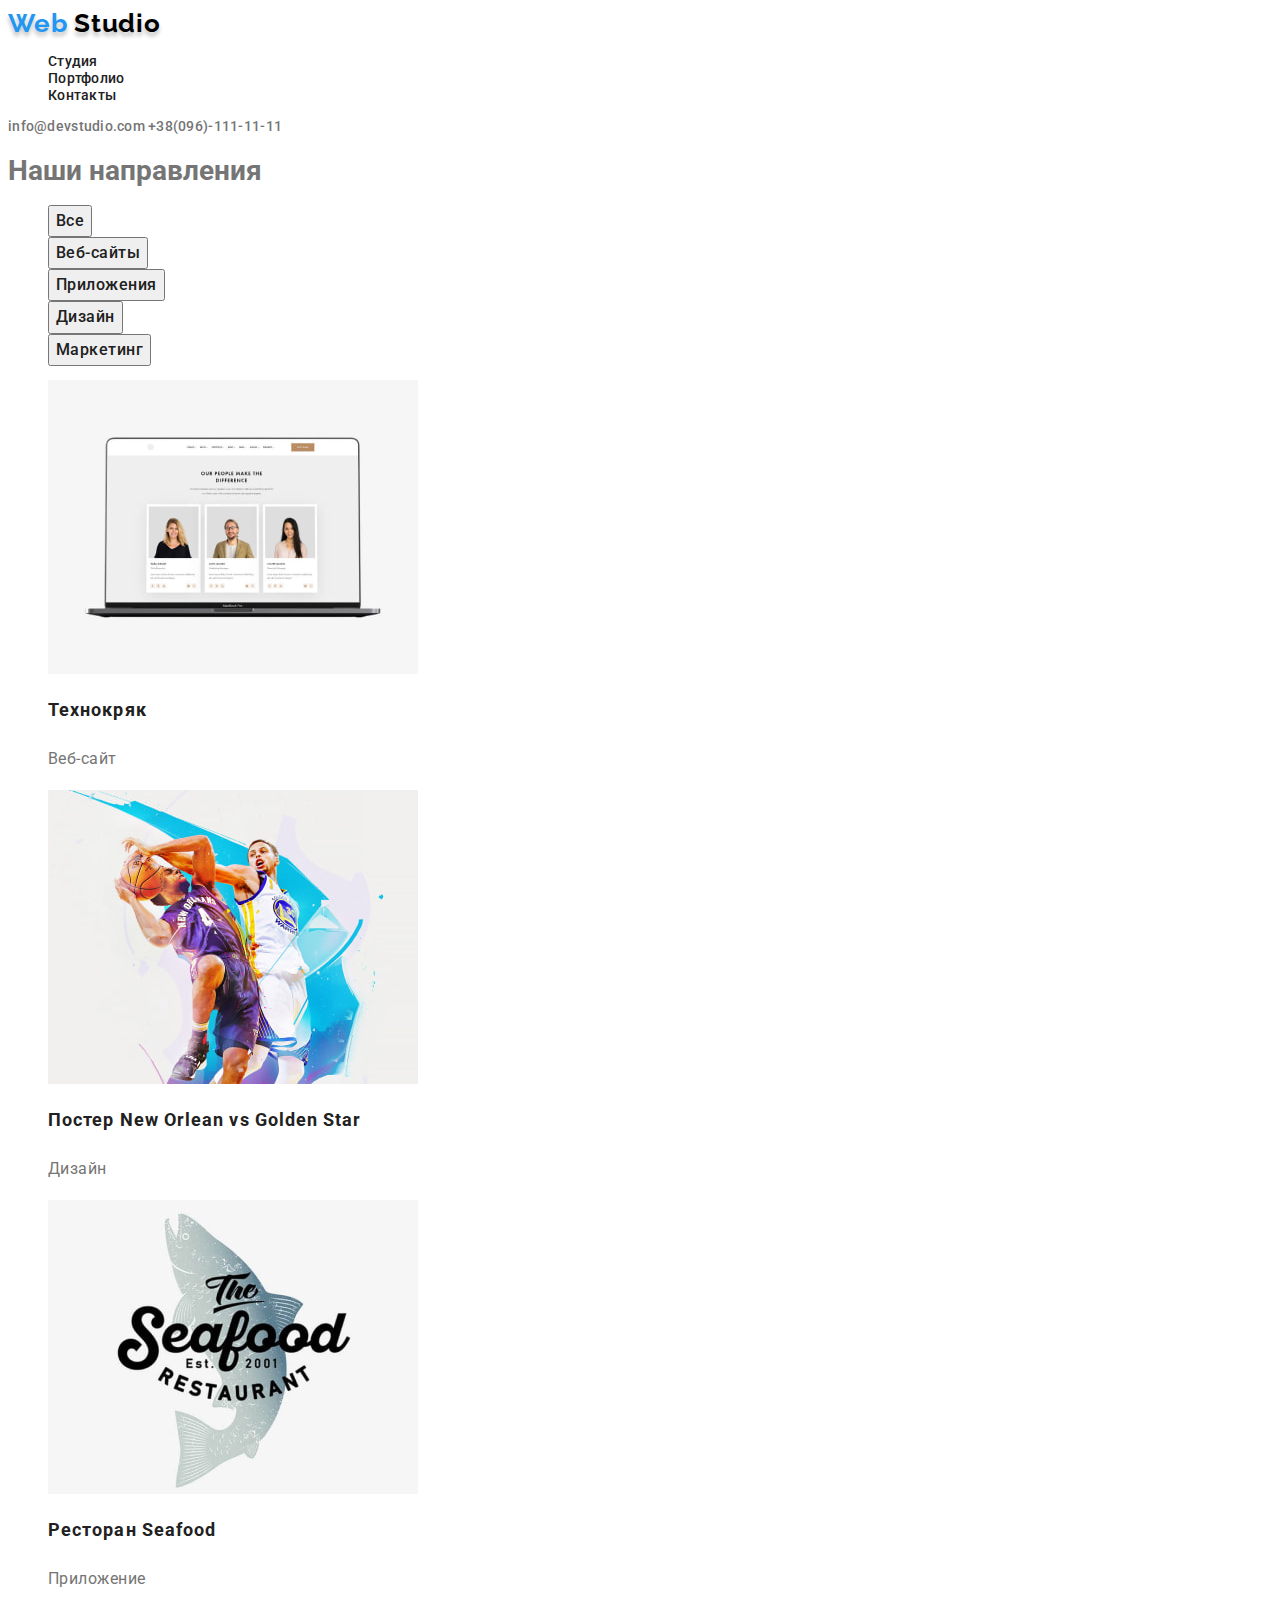
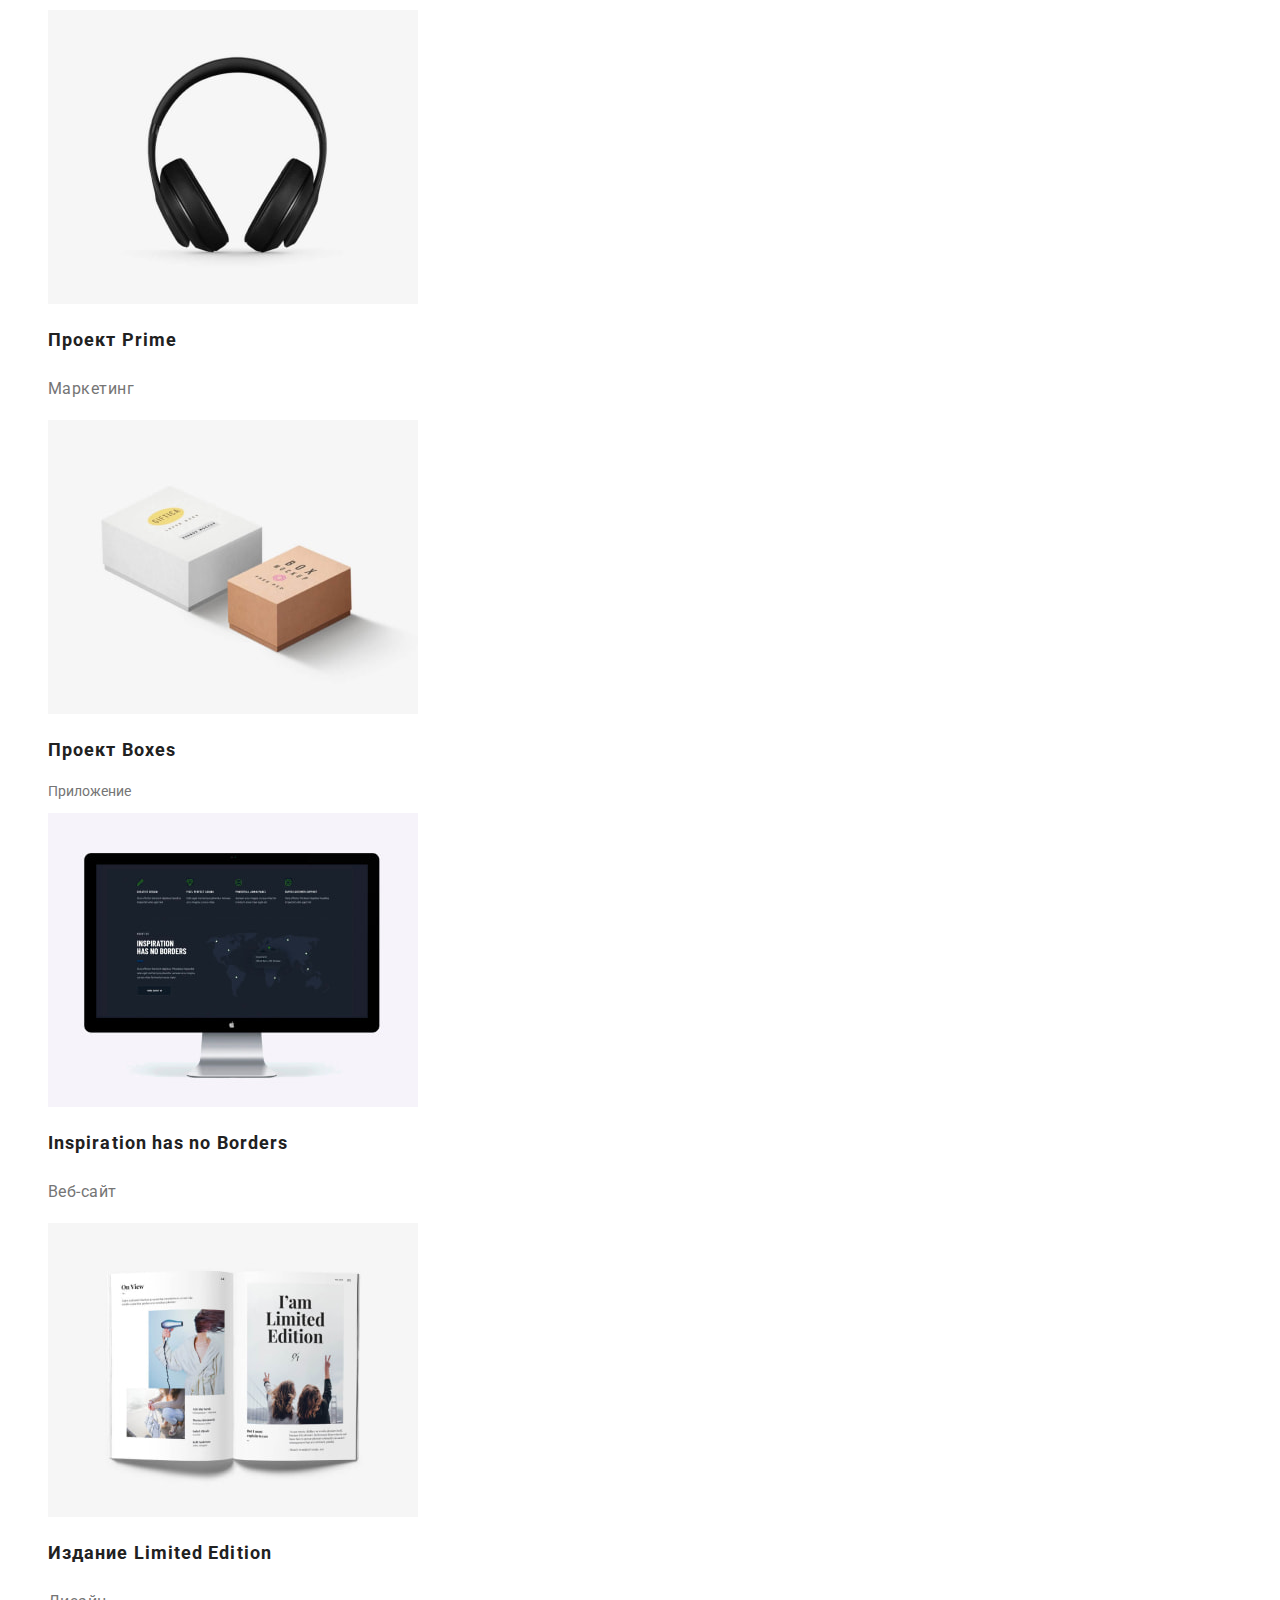
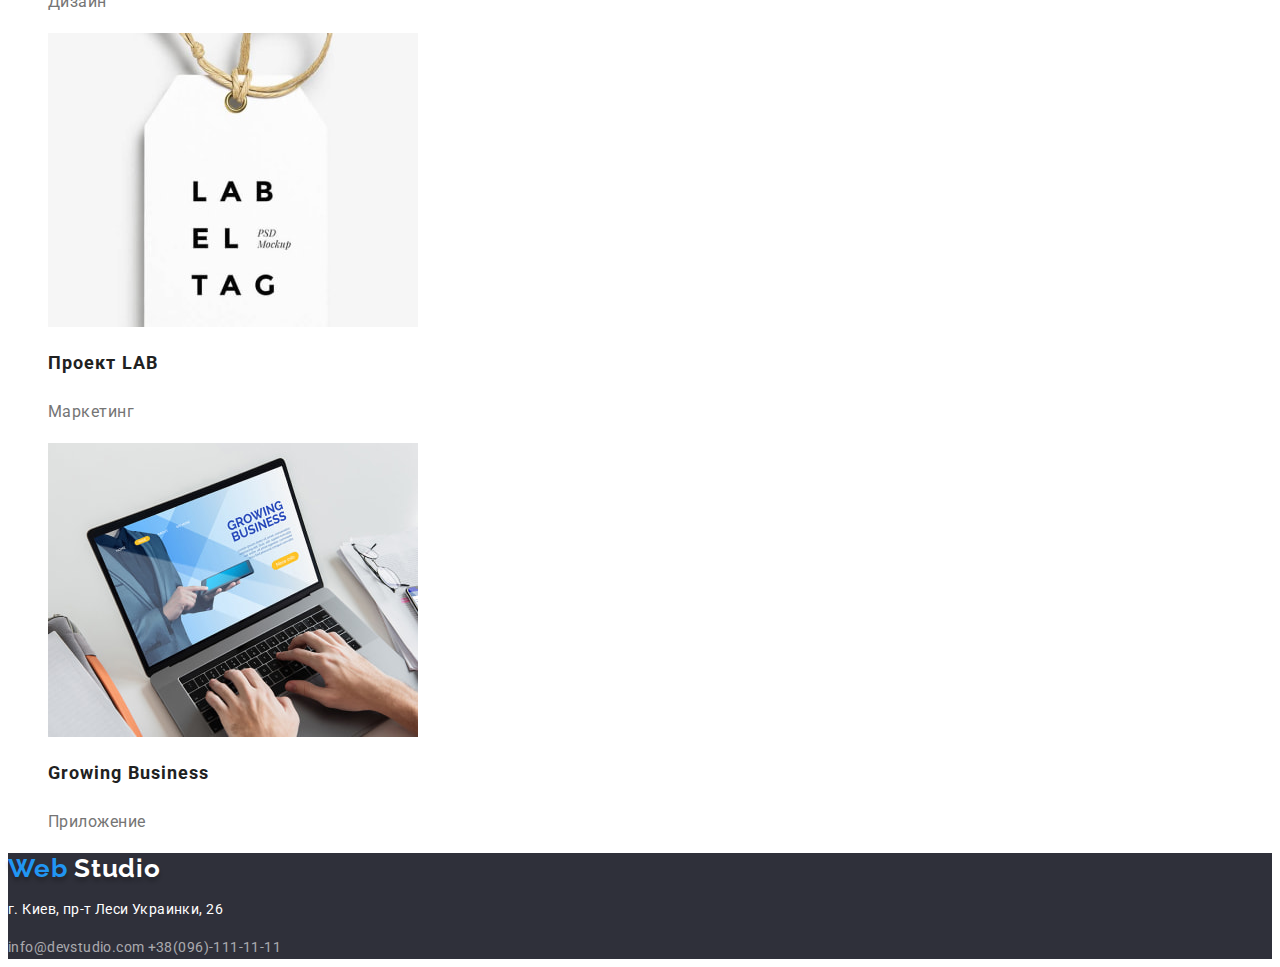
==== portfolio.html @ 7fa154c0 "Initial commit" ====
<!DOCTYPE html>
<html lang="en">
	<head>
		<meta charset="UTF-8" />
		<meta http-equiv="X-UA-Compatible" content="IE=edge" />
		<meta name="viewport" content="width=device-width, initial-scale=1.0" />
		<title>Document</title>
		<!--Projects fonts-->
		<link rel="preconnect" href="https://fonts.googleapis.com" />
		<link rel="preconnect" href="https://fonts.gstatic.com" crossorigin />
		<link
			href="https://fonts.googleapis.com/css2?family=Raleway:wght@700&family=Roboto:wght@400;500;700;900&display=swap"
			rel="stylesheet"
		/>
		<!--Custom styles-->
		<link rel="stylesheet" href="./css/styles.css" />
	</head>
	<body>
		<header>
			<nav class="navigation">
				<a href="" class="logo">
					<span class="accent-logo">Web</span>
					Studio
				</a>

				<ul class="list">
					<li class="item">
						<a class="link" href="./index.html">Студия</a>
					</li>
					<li class="item">
						<a class="link" href="">Портфолио</a>
					</li>
					<li class="item">
						<a class="link" href="">Контакты</a>
					</li>
				</ul>
			</nav>

			<a class="contacts" href="mailto:info@devstudio.com">info@devstudio.com</a>
			<a class="contacts" href="tel:+38(096)-111-11-11">+38(096)-111-11-11</a>
		</header>

		<main>
			<section>
				<h1>Наши направления</h1>

				<ul class="filter-main">
					<li><button class="btn-filter" type="button">Все</button></li>
					<li><button class="btn-filter" type="button">Веб-сайты</button></li>
					<li><button class="btn-filter" type="button">Приложения</button></li>
					<li><button class="btn-filter" type="button">Дизайн</button></li>
					<li><button class="btn-filter" type="button">Маркетинг</button></li>
				</ul>
				<ul class="filter-content">
					<li>
						<img src="images/portfolio/pict1.jpg" alt="интерфейс веб-сайта" width="370" />
						<h2 class="filter-item">Технокряк</h2>
						<p class="filter-list">Веб-сайт</p>
					</li>
					<li>
						<img src="images/portfolio/pict2.jpg" alt="постер команд нба" width="370" />
						<h2 class="filter-item" >Постер New Orlean vs Golden Star</h2>
						<p class="filter-list" >Дизайн</p>
					</li>
					<li>
						<img src="images/portfolio/pict3.jpg" alt="логотип ресторана seafood" width="370" />
						<h2 class="filter-item" >Ресторан Seafood</h2>
						<p class="filter-list" >Приложение</p>
					</li>
					<li>
						<img src="images/portfolio/pict4.jpg" alt="наушники" width="370" />
						<h2 class="filter-item" >Проект Prime</h2>
						<p class="filter-list" >Маркетинг</p>
					</li>
					<li>
						<img src="images/portfolio/pict5.jpg" alt="коробки" width="370" />
						<h2 class="filter-item" >Проект Boxes</h2>
						<pclass="filter-list" >Приложение</p>
					</li>
					<li>
						<img src="images/portfolio/pict6.jpg" alt="веб-сайт на мониторе" width="370" />
						<h2 class="filter-item" >Inspiration has no Borders</h2>
						<p class="filter-list" >Веб-сайт</p>
					</li>
					<li>
						<img src="images/portfolio/pict7.jpg" alt="журнал" width="370" />
						<h2 class="filter-item" >Издание Limited Edition</h2>
						<p class="filter-list" >Дизайн</p>
					</li>
					<li>
						<img src="images/portfolio/pict8.jpg" alt=",бирка для одежды" width="370" />
						<h2 class="filter-item" >Проект LAB</h2>
						<p class="filter-list" >Маркетинг</p>
					</li>
					<li>
						<img src="images/portfolio/pict9.jpg" alt="приложение на компьютере" width="370" />
						<h2 class="filter-item" >Growing Business</h2>
						<p class="filter-list" >Приложение</p>
					</li>
				</ul>
			</section>
		</main>
		<footer class="page-footer">
			<a class="footer-logo" href="">
				<span class="accent-logo">Web</span>
				Studio
			</a>
			<address>
				<p class="adress-info">г. Киев, пр-т Леси Украинки, 26</p>
				<a class="footer-contacts" href="mailto:info@devstudio.com">info@devstudio.com</a>
				<a class="footer-contacts" href="tel:+38(096)-111-11-11">+38(096)-111-11-11</a>
			</address>
		</footer>
	</body>
</html>
---- css/styles.css ----
:root{
    --main-font: Roboto, sans-serif;
    --secondary-font: Raleway, sans-serif;
    /* text colors*/
    --txt-cl:#757575;
    --secondary-txt-cl:#212121;
    --accent-cl:#2196F3;
    /*backgrounds color*/
    --main-bg-cl:#E5E5E5;
    --secondary-bg-cl:#2F303A;
}

body{
    font-family: var(--main-font);
    font-size: 14px;
    color: var(--txt-cl);
}

.logo{
    color: #000000;
    font-family: var(--secondary-font);
    font-weight: 700;
    font-size: 26px;
    line-height: 1.19;
    letter-spacing: 0.03em;
    text-decoration: none;
    text-shadow: 0px 4px 4px rgba(0, 0, 0, 0.25);
}

.accent-logo{
   color: var(--accent-cl); 
}

.link{
    font-weight: 500;
    line-height: 1.14;
    letter-spacing: 0.02em;
    color: var(--secondary-txt-cl);
    text-decoration: none;
    
}
.list,
.filter-main,
.features-main,
.caption-list,
.team-list,
.filter-content{
    list-style: none;
}

.link:hover,
.link:focus{
    color: var(--accent-cl);
}

.contacts{
    font-weight: 500;
    line-height: 1.14;
    letter-spacing: 0.02em;
    color: var(--txt-cl);
    text-decoration: none;
}

.contacts:hover,
.contacts:focus{
    color: var(--accent-cl);
}

.hero{
    background: var(--secondary-bg-cl);
}

.title-hero{
    font-weight: 900;
    font-size: 44px;
    line-height: 1.36;
    text-align: center;
    letter-spacing: 0.06em;
    text-transform: uppercase;
    color: #FFFFFF;
}

.btn{
    font-weight: 700;
    font-size: 16px;
    line-height: 1.88;
    display: flex;
    align-items: center;
    text-align: center;
    letter-spacing: 0.06em;
    color: #FFFFFF;
    background: var(--accent-cl);
    box-shadow: 0px 4px 4px rgba(0, 0, 0, 0.15);
    cursor: pointer;
    font-family: inherit;
}
.features{
    font-weight: 700;
    font-size: 14px;
    line-height: 1.14;
    letter-spacing: 0.03em;
    text-transform: uppercase;
    color: var(--secondary-txt-cl);
    list-style: none;
}

.features-list{
    line-height: 1.71;
    color: var(--txt-cl);
    
}
.caption{
    font-weight: 700;
    font-size: 36px;
    line-height: 1.17;
    text-align: center;
    letter-spacing: 0.03em;
    color: var(--secondary-txt-cl);
}
.team-tittle{
    font-weight: 700;
    font-size: 36px;
    line-height: 1.17;
    text-align: center;
    letter-spacing: 0.03em;
    color: var(--secondary-txt-cl);
}
.team{
    font-weight: 500;
    font-size: 16px;
    line-height: 1.19;
    letter-spacing: 0.03em;
    color: var(--secondary-txt-cl);
}
.team-info{
    font-size: 16px;
    line-height: 1.19;
    letter-spacing: 0.03em;
    color: var(--txt-cl);
}
.footer-logo{
    font-family: var(--secondary-font);
    font-weight: 700;
    font-size: 26px;
    line-height: 1.19;
    letter-spacing: 0.03em;
    color: #FFFFFF;
    text-shadow: 0px 4px 4px rgba(0, 0, 0, 0.25);
    text-decoration: none;
    
}
.page-footer{
    background: var(--secondary-bg-cl);
}
.adress-info{
    font-style: normal;
    line-height: 1.71;
    letter-spacing: 0.03em;
    color: #FFFFFF;
}
.footer-contacts{
    font-style: normal;
    line-height: 1.71;
    letter-spacing: 0.03em;
    color: rgba(255, 255, 255, 0.6);
    text-decoration: none;
    
}
.btn-filter{
    font-weight: 500;
    font-size: 16px;
    line-height: 1.63;
    text-align: center;
    letter-spacing: 0.03em;
    color: var(--secondary-txt-cl);
    cursor: pointer;
    font-family: inherit;
}
.btn-filter:hover,
.btn-filter:focus{
    color:#FFFFFF;
    background: var(--accent-cl);
    box-shadow: 0px 3px 1px rgba(0, 0, 0, 0.1),
    0px 1px 2px rgba(0, 0, 0, 0.08),
    0px 2px 2px rgba(0, 0, 0, 0.12);
}
.filter-item{
    font-weight: 700;
    font-size: 18px;
    line-height: 2;
    letter-spacing: 0.06em;
    color: var(--secondary-txt-cl);
}
.filter-list{
    font-size: 16px;
    line-height: 1.88;
    letter-spacing: 0.03em;
    color: var(--txt-cl);
}
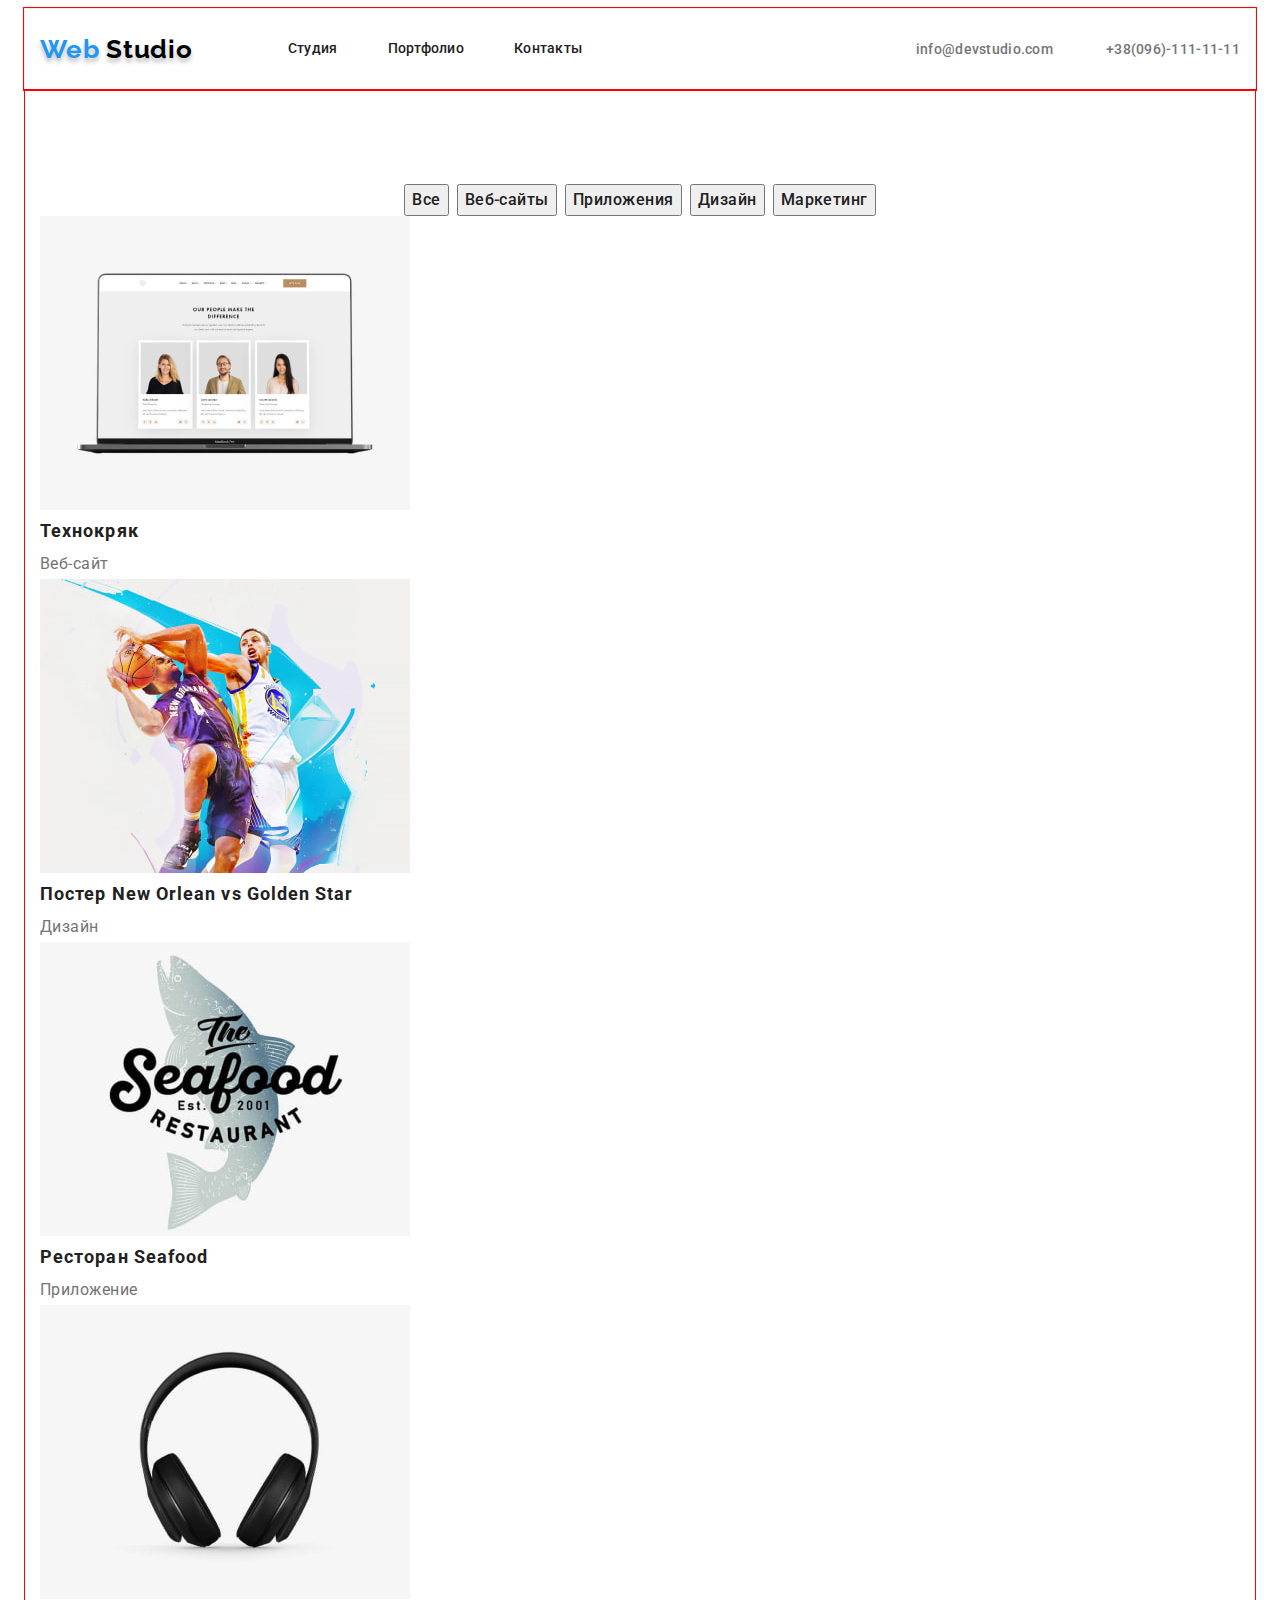
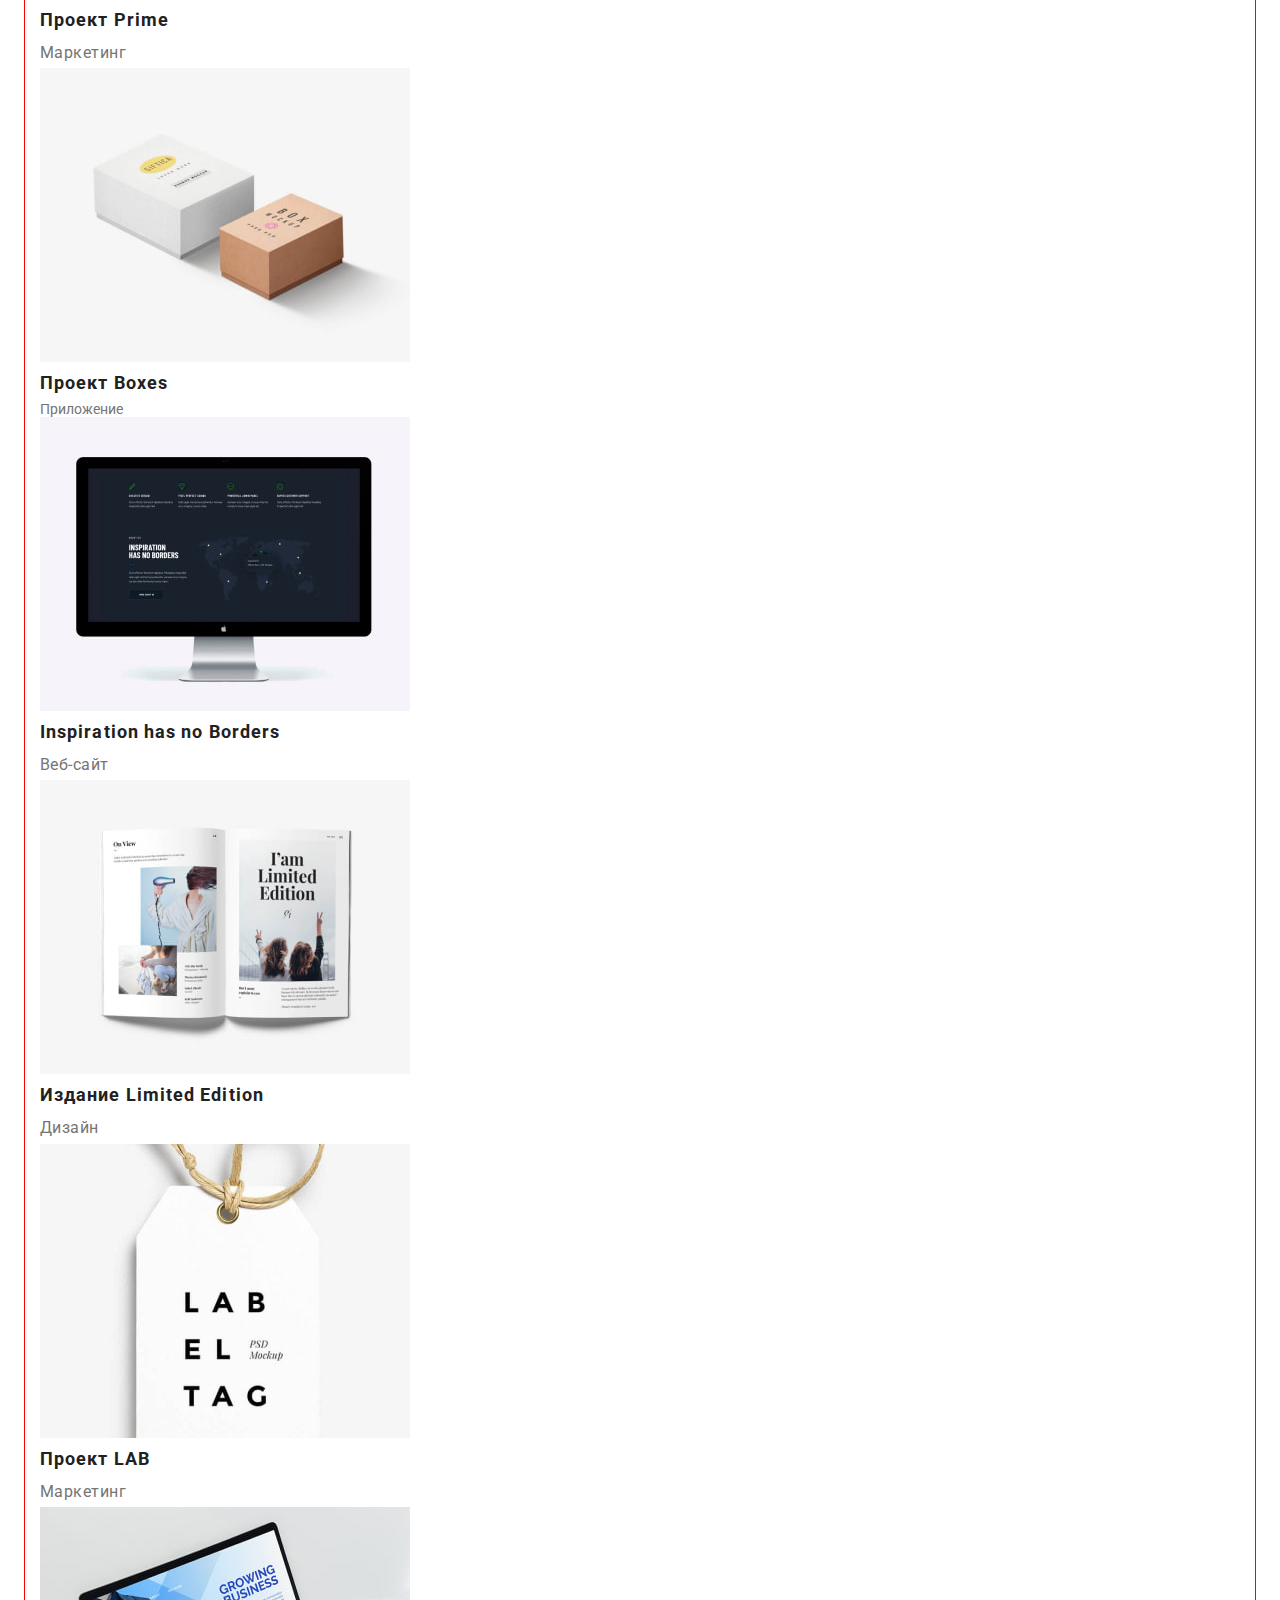
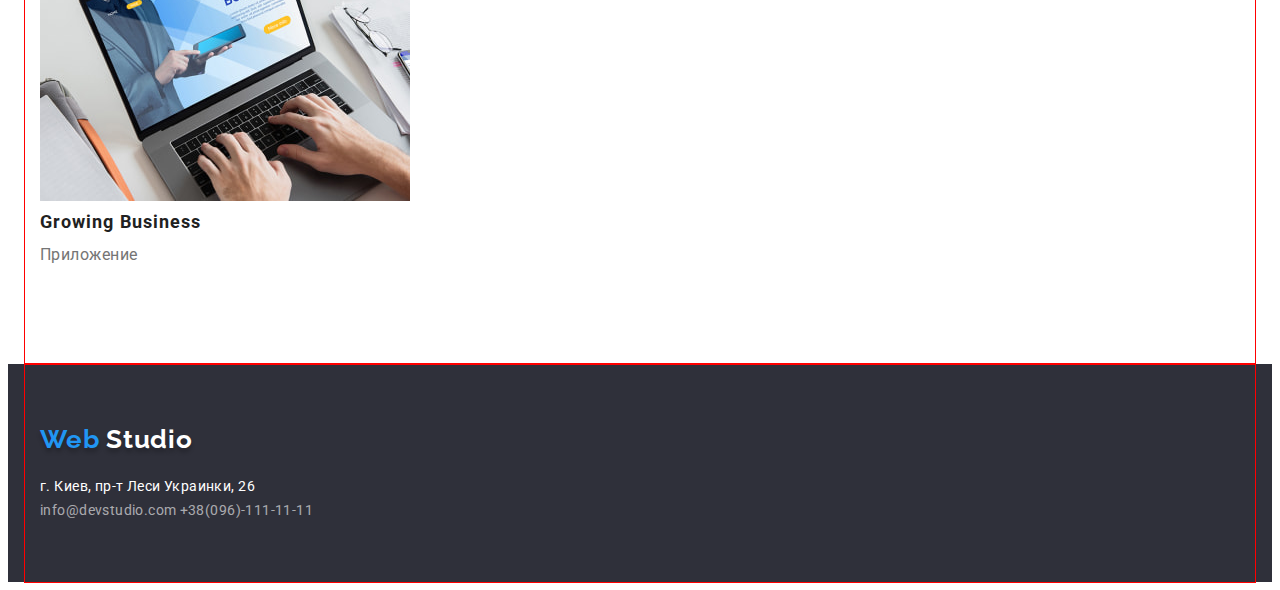
==== commit 41848f0f: "сделал страницу студия" ====
--- a/portfolio.html
+++ b/portfolio.html
@@ -12,12 +12,21 @@
 			href="https://fonts.googleapis.com/css2?family=Raleway:wght@700&family=Roboto:wght@400;500;700;900&display=swap"
 			rel="stylesheet"
 		/>
+		<!--Normalize-->
+	    <link
+			rel="stylesheet"
+			href="https://cdnjs.cloudflare.com/ajax/libs/modern-normalize/1.1.0/modern-normalize.min.css"
+			integrity="sha512-wpPYUAdjBVSE4KJnH1VR1HeZfpl1ub8YT/NKx4PuQ5NmX2tKuGu6U/JRp5y+Y8XG2tV+wKQpNHVUX03MfMFn9Q=="
+			crossorigin="anonymous"
+			referrerpolicy="no-referrer"
+		/>
 		<!--Custom styles-->
 		<link rel="stylesheet" href="./css/styles.css" />
 	</head>
 	<body>
 		<header>
-			<nav class="navigation">
+			<div class="container header-container">
+				<nav class="navigation">
 				<a href="" class="logo">
 					<span class="accent-logo">Web</span>
 					Studio
@@ -35,21 +44,25 @@
 					</li>
 				</ul>
 			</nav>
-
-			<a class="contacts" href="mailto:info@devstudio.com">info@devstudio.com</a>
+            <div class="contacts-group">
+				<a class="contacts" href="mailto:info@devstudio.com">info@devstudio.com</a>
 			<a class="contacts" href="tel:+38(096)-111-11-11">+38(096)-111-11-11</a>
+			</div>
+			
+			</div>
 		</header>
 
 		<main>
 			<section>
-				<h1>Наши направления</h1>
+				<div class="container filter-container">
+					<h1 class="visually-hidden">Наши направления</h1>
 
 				<ul class="filter-main">
-					<li><button class="btn-filter" type="button">Все</button></li>
-					<li><button class="btn-filter" type="button">Веб-сайты</button></li>
-					<li><button class="btn-filter" type="button">Приложения</button></li>
-					<li><button class="btn-filter" type="button">Дизайн</button></li>
-					<li><button class="btn-filter" type="button">Маркетинг</button></li>
+					<li class="btn-item"><button class="btn-filter" type="button">Все</button></li>
+					<li class="btn-item"><button class="btn-filter" type="button">Веб-сайты</button></li>
+					<li class="btn-item"><button class="btn-filter" type="button">Приложения</button></li>
+					<li class="btn-item"><button class="btn-filter" type="button">Дизайн</button></li>
+					<li class="btn-item"><button class="btn-filter" type="button">Маркетинг</button></li>
 				</ul>
 				<ul class="filter-content">
 					<li>
@@ -98,18 +111,23 @@
 						<p class="filter-list" >Приложение</p>
 					</li>
 				</ul>
+				</div>
 			</section>
 		</main>
 		<footer class="page-footer">
-			<a class="footer-logo" href="">
-				<span class="accent-logo">Web</span>
-				Studio
-			</a>
-			<address>
-				<p class="adress-info">г. Киев, пр-т Леси Украинки, 26</p>
-				<a class="footer-contacts" href="mailto:info@devstudio.com">info@devstudio.com</a>
-				<a class="footer-contacts" href="tel:+38(096)-111-11-11">+38(096)-111-11-11</a>
-			</address>
+			<div class="container footer-conteiner">
+				<a class="footer-logo" href="">
+					<span class="accent-logo">Web</span>
+					Studio
+				</a>
+				<div class="footer-info">
+					<address>
+						<p class="adress-info">г. Киев, пр-т Леси Украинки, 26</p>
+						<a class="footer-contacts" href="mailto:info@devstudio.com">info@devstudio.com</a>
+						<a class="footer-contacts" href="tel:+38(096)-111-11-11">+38(096)-111-11-11</a>
+					</address>
+				</div>
+			</div>
 		</footer>
 	</body>
 </html>
--- a/css/styles.css
+++ b/css/styles.css
@@ -16,6 +16,28 @@
     color: var(--txt-cl);
 }
 
+h1,h2,h3,h4,h5,h6,p{
+    margin: 0;
+}
+
+.container{
+    outline: 1px solid red;
+    width: 1200px ;
+
+    padding-left: 15px;
+    padding-right: 15px;
+
+    margin-left: auto ;
+    margin-right: auto;
+    
+}   
+
+
+.navigation{
+    display: flex;
+    align-items: center;
+    
+}
 .logo{
     color: #000000;
     font-family: var(--secondary-font);
@@ -25,18 +47,27 @@
     letter-spacing: 0.03em;
     text-decoration: none;
     text-shadow: 0px 4px 4px rgba(0, 0, 0, 0.25);
+    margin-right:95px ;
 }
 
 .accent-logo{
    color: var(--accent-cl); 
 }
 
+.list{
+    display: flex;
+    align-items: center;
+}
 .link{
     font-weight: 500;
     line-height: 1.14;
     letter-spacing: 0.02em;
     color: var(--secondary-txt-cl);
     text-decoration: none;
+
+    padding-top: 32px;
+    padding-bottom: 32px;
+    display: block;
     
 }
 .list,
@@ -46,11 +77,29 @@
 .team-list,
 .filter-content{
     list-style: none;
-}
-
+    margin: 0;
+    padding: 0;
+}
+
+.header-container {
+    display: flex;
+    align-items: center;
+    border: 1px solid #ECECEC;
+    
+}
 .link:hover,
 .link:focus{
     color: var(--accent-cl);
+}
+.item{
+    margin-right: 50px;
+}
+.item:last-child{
+    margin-right: 0;
+}
+.contacts-group{
+    margin-left: auto;
+    
 }
 
 .contacts{
@@ -59,6 +108,11 @@
     letter-spacing: 0.02em;
     color: var(--txt-cl);
     text-decoration: none;
+    margin-right: 50px;
+    
+}
+.contacts:last-child{
+    margin-right: 0;
 }
 
 .contacts:hover,
@@ -68,6 +122,11 @@
 
 .hero{
     background: var(--secondary-bg-cl);
+}
+.hero-container{
+   text-align: center;
+   padding-top: 200px;
+   padding-bottom: 200px;
 }
 
 .title-hero{
@@ -78,22 +137,63 @@
     letter-spacing: 0.06em;
     text-transform: uppercase;
     color: #FFFFFF;
+    
+    margin-bottom: 30px;
+
+    
 }
 
 .btn{
     font-weight: 700;
     font-size: 16px;
     line-height: 1.88;
-    display: flex;
-    align-items: center;
-    text-align: center;
     letter-spacing: 0.06em;
     color: #FFFFFF;
     background: var(--accent-cl);
     box-shadow: 0px 4px 4px rgba(0, 0, 0, 0.15);
     cursor: pointer;
     font-family: inherit;
-}
+
+  
+    border-radius: 4px;
+    padding: 10px, 32px;
+
+
+    
+
+}
+
+.visually-hidden{
+    position: absolute;
+    width: 1px;
+    height: 1px;
+    margin: -1px;
+    border: 0;
+    padding: 0;
+    white-space: nowrap;
+    clip-path: inset(100%);
+    clip: rect(0 0 0 0);
+    overflow: hidden;
+}
+
+.img{
+    display: block;
+    max-width: 100%;
+    height: auto;
+}
+
+.features-main{
+    display: flex;
+    padding-top: 94px;
+    padding-bottom: 94px;
+    margin-right: 30px;
+    
+}
+
+.features-main:last-child{
+    margin-right: 0px;
+}
+   
 .features{
     font-weight: 700;
     font-size: 14px;
@@ -102,6 +202,8 @@
     text-transform: uppercase;
     color: var(--secondary-txt-cl);
     list-style: none;
+
+    margin-bottom: 10px;
 }
 
 .features-list{
@@ -109,6 +211,16 @@
     color: var(--txt-cl);
     
 }
+
+.caption-list{
+    display: flex;
+   padding-bottom: 94px;
+   
+}
+
+
+
+
 .caption{
     font-weight: 700;
     font-size: 36px;
@@ -116,6 +228,23 @@
     text-align: center;
     letter-spacing: 0.03em;
     color: var(--secondary-txt-cl);
+
+    margin-bottom: 50px;
+}
+
+.caption-item{
+    width: calc((100% - 60px) / 3);
+    margin-right: 30px;
+}
+
+.caption-item:last-child{
+    margin-right: 0px;
+}
+
+
+.team-container{
+    padding-top: 94px;  
+    padding-bottom: 94px;
 }
 .team-tittle{
     font-weight: 700;
@@ -124,19 +253,53 @@
     text-align: center;
     letter-spacing: 0.03em;
     color: var(--secondary-txt-cl);
-}
+
+    margin-bottom: 50px;
+}
+
+.team-list {
+    display: flex;
+    
+}
+
+.team-item{
+    width: calc((100% - 90px) / 4);
+    margin-right: 30px;
+    background: #FFFFFF;
+    box-shadow: 0px 1px 3px rgba(0, 0, 0, 0.12), 0px 1px 1px rgba(0, 0, 0, 0.14), 0px 2px 1px rgba(0, 0, 0, 0.2);
+    border-radius: 0px 0px 4px 4px;
+}
+
+.team-item:last-child{
+    margin-right: 0px;
+}
+   
+.team-card{
+    padding-top: 30px ;
+    padding-bottom: 30px;
+    text-align: center;
+}
+
 .team{
     font-weight: 500;
     font-size: 16px;
     line-height: 1.19;
     letter-spacing: 0.03em;
     color: var(--secondary-txt-cl);
+
+    margin-bottom: 10px;
 }
 .team-info{
     font-size: 16px;
     line-height: 1.19;
     letter-spacing: 0.03em;
     color: var(--txt-cl);
+}
+
+.footer-conteiner{
+    padding-top: 60px;
+    padding-bottom: 60px;
+    
 }
 .footer-logo{
     font-family: var(--secondary-font);
@@ -147,10 +310,20 @@
     color: #FFFFFF;
     text-shadow: 0px 4px 4px rgba(0, 0, 0, 0.25);
     text-decoration: none;
+
+}
+
+.footer-info{
+    margin-top: 20px;
+    margin-bottom: 9px;
     
 }
 .page-footer{
     background: var(--secondary-bg-cl);
+}
+
+.footer-info:last-child{
+    margin-bottom: 0px;
 }
 .adress-info{
     font-style: normal;
@@ -166,6 +339,18 @@
     text-decoration: none;
     
 }
+
+.filter-main{
+    display: flex;
+    justify-content:center;
+
+    
+}
+
+.filter-container{
+    padding-top: 94px;
+    padding-bottom: 94px;
+}
 .btn-filter{
     font-weight: 500;
     font-size: 16px;
@@ -175,7 +360,20 @@
     color: var(--secondary-txt-cl);
     cursor: pointer;
     font-family: inherit;
-}
+    
+    
+   
+}
+
+.btn-item{
+    margin-right: 8px;
+    
+}
+
+.btn-item:last-child{
+    margin-right: 0px;
+}
+
 .btn-filter:hover,
 .btn-filter:focus{
     color:#FFFFFF;
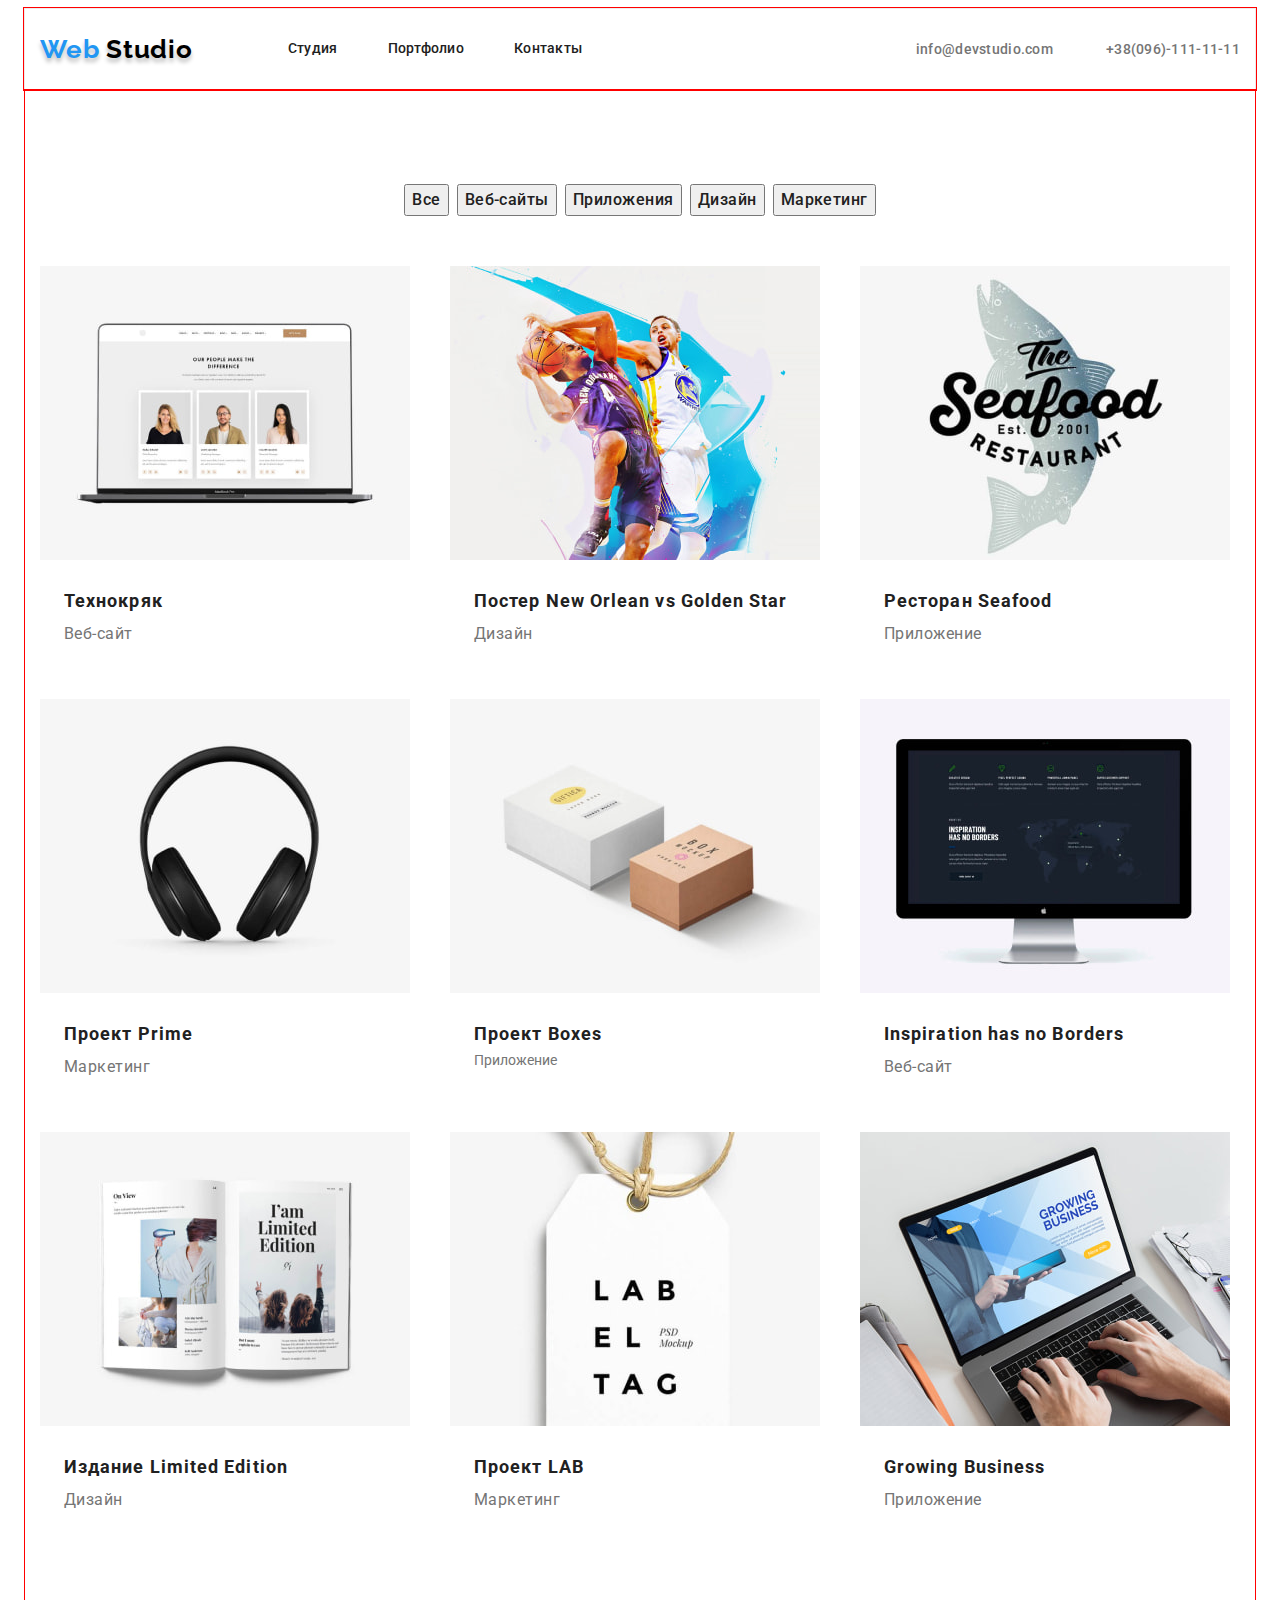
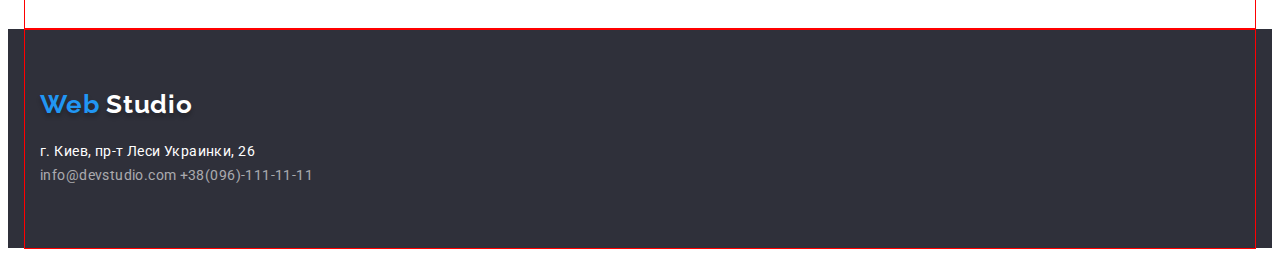
==== commit a33842a8: "сделала флекс сетку на странице portfolio" ====
--- a/portfolio.html
+++ b/portfolio.html
@@ -65,50 +65,68 @@
 					<li class="btn-item"><button class="btn-filter" type="button">Маркетинг</button></li>
 				</ul>
 				<ul class="filter-content">
-					<li>
+					<li class="filter-card">
 						<img src="images/portfolio/pict1.jpg" alt="интерфейс веб-сайта" width="370" />
-						<h2 class="filter-item">Технокряк</h2>
+						<div class="filter-text">
+							<h2 class="filter-item">Технокряк</h2>
 						<p class="filter-list">Веб-сайт</p>
+						</div>
 					</li>
-					<li>
+					<li class="filter-card">
 						<img src="images/portfolio/pict2.jpg" alt="постер команд нба" width="370" />
-						<h2 class="filter-item" >Постер New Orlean vs Golden Star</h2>
+						<div class="filter-text">
+							<h2 class="filter-item" >Постер New Orlean vs Golden Star</h2>
 						<p class="filter-list" >Дизайн</p>
+						</div>
 					</li>
-					<li>
+					<li class="filter-card">
 						<img src="images/portfolio/pict3.jpg" alt="логотип ресторана seafood" width="370" />
-						<h2 class="filter-item" >Ресторан Seafood</h2>
+						<div class="filter-text">
+							<h2 class="filter-item" >Ресторан Seafood</h2>
 						<p class="filter-list" >Приложение</p>
+						</div>
 					</li>
-					<li>
+					<li class="filter-card">
 						<img src="images/portfolio/pict4.jpg" alt="наушники" width="370" />
-						<h2 class="filter-item" >Проект Prime</h2>
+						<div class="filter-text">
+							<h2 class="filter-item" >Проект Prime</h2>
 						<p class="filter-list" >Маркетинг</p>
+						</div>
 					</li>
-					<li>
+					<li class="filter-card">
 						<img src="images/portfolio/pict5.jpg" alt="коробки" width="370" />
-						<h2 class="filter-item" >Проект Boxes</h2>
+						<div class="filter-text">
+							<h2 class="filter-item" >Проект Boxes</h2>
 						<pclass="filter-list" >Приложение</p>
+						</div>
 					</li>
-					<li>
+					<li class="filter-card">
 						<img src="images/portfolio/pict6.jpg" alt="веб-сайт на мониторе" width="370" />
-						<h2 class="filter-item" >Inspiration has no Borders</h2>
+						<div class="filter-text">
+							<h2 class="filter-item" >Inspiration has no Borders</h2>
 						<p class="filter-list" >Веб-сайт</p>
+						</div>
 					</li>
-					<li>
+					<li class="filter-card">
 						<img src="images/portfolio/pict7.jpg" alt="журнал" width="370" />
-						<h2 class="filter-item" >Издание Limited Edition</h2>
+						<div class="filter-text">
+							<h2 class="filter-item" >Издание Limited Edition</h2>
 						<p class="filter-list" >Дизайн</p>
+						</div>
 					</li>
-					<li>
+					<li class="filter-card">
 						<img src="images/portfolio/pict8.jpg" alt=",бирка для одежды" width="370" />
-						<h2 class="filter-item" >Проект LAB</h2>
+						<div class="filter-text">
+							<h2 class="filter-item" >Проект LAB</h2>
 						<p class="filter-list" >Маркетинг</p>
+						</div>
 					</li>
-					<li>
+					<li class="filter-card">
 						<img src="images/portfolio/pict9.jpg" alt="приложение на компьютере" width="370" />
-						<h2 class="filter-item" >Growing Business</h2>
+						<div class="filter-text">
+							<h2 class="filter-item" >Growing Business</h2>
 						<p class="filter-list" >Приложение</p>
+						</div>
 					</li>
 				</ul>
 				</div>
--- a/css/styles.css
+++ b/css/styles.css
@@ -186,14 +186,19 @@
     display: flex;
     padding-top: 94px;
     padding-bottom: 94px;
+    
+    
+}
+
+
+.features-item{
+    flex-basis: calc((100% - 90px) / 4);
     margin-right: 30px;
-    
-}
-
-.features-main:last-child{
+}
+   
+.features-item:last-child{
     margin-right: 0px;
 }
-   
 .features{
     font-weight: 700;
     font-size: 14px;
@@ -209,6 +214,8 @@
 .features-list{
     line-height: 1.71;
     color: var(--txt-cl);
+
+    
     
 }
 
@@ -343,6 +350,7 @@
 .filter-main{
     display: flex;
     justify-content:center;
+    margin-bottom: 50px;
 
     
 }
@@ -361,13 +369,13 @@
     cursor: pointer;
     font-family: inherit;
     
-    
+   
    
 }
 
 .btn-item{
     margin-right: 8px;
-    
+        
 }
 
 .btn-item:last-child{
@@ -382,6 +390,29 @@
     0px 1px 2px rgba(0, 0, 0, 0.08),
     0px 2px 2px rgba(0, 0, 0, 0.12);
 }
+
+.filter-content{
+    display: flex;
+    flex-wrap: wrap;
+    margin-left: -30px;
+    margin-bottom: -30px;
+}
+
+.filter-card{
+    margin-left: 30px;
+    margin-bottom: 30px;
+
+    flex-basis: calc((100% - 90px) / 3);
+
+}
+
+    
+.filter-text{
+    padding-left: 24px;
+    padding-right: 24px;
+    padding-top: 20px;
+    padding-bottom: 20px;
+}
 .filter-item{
     font-weight: 700;
     font-size: 18px;
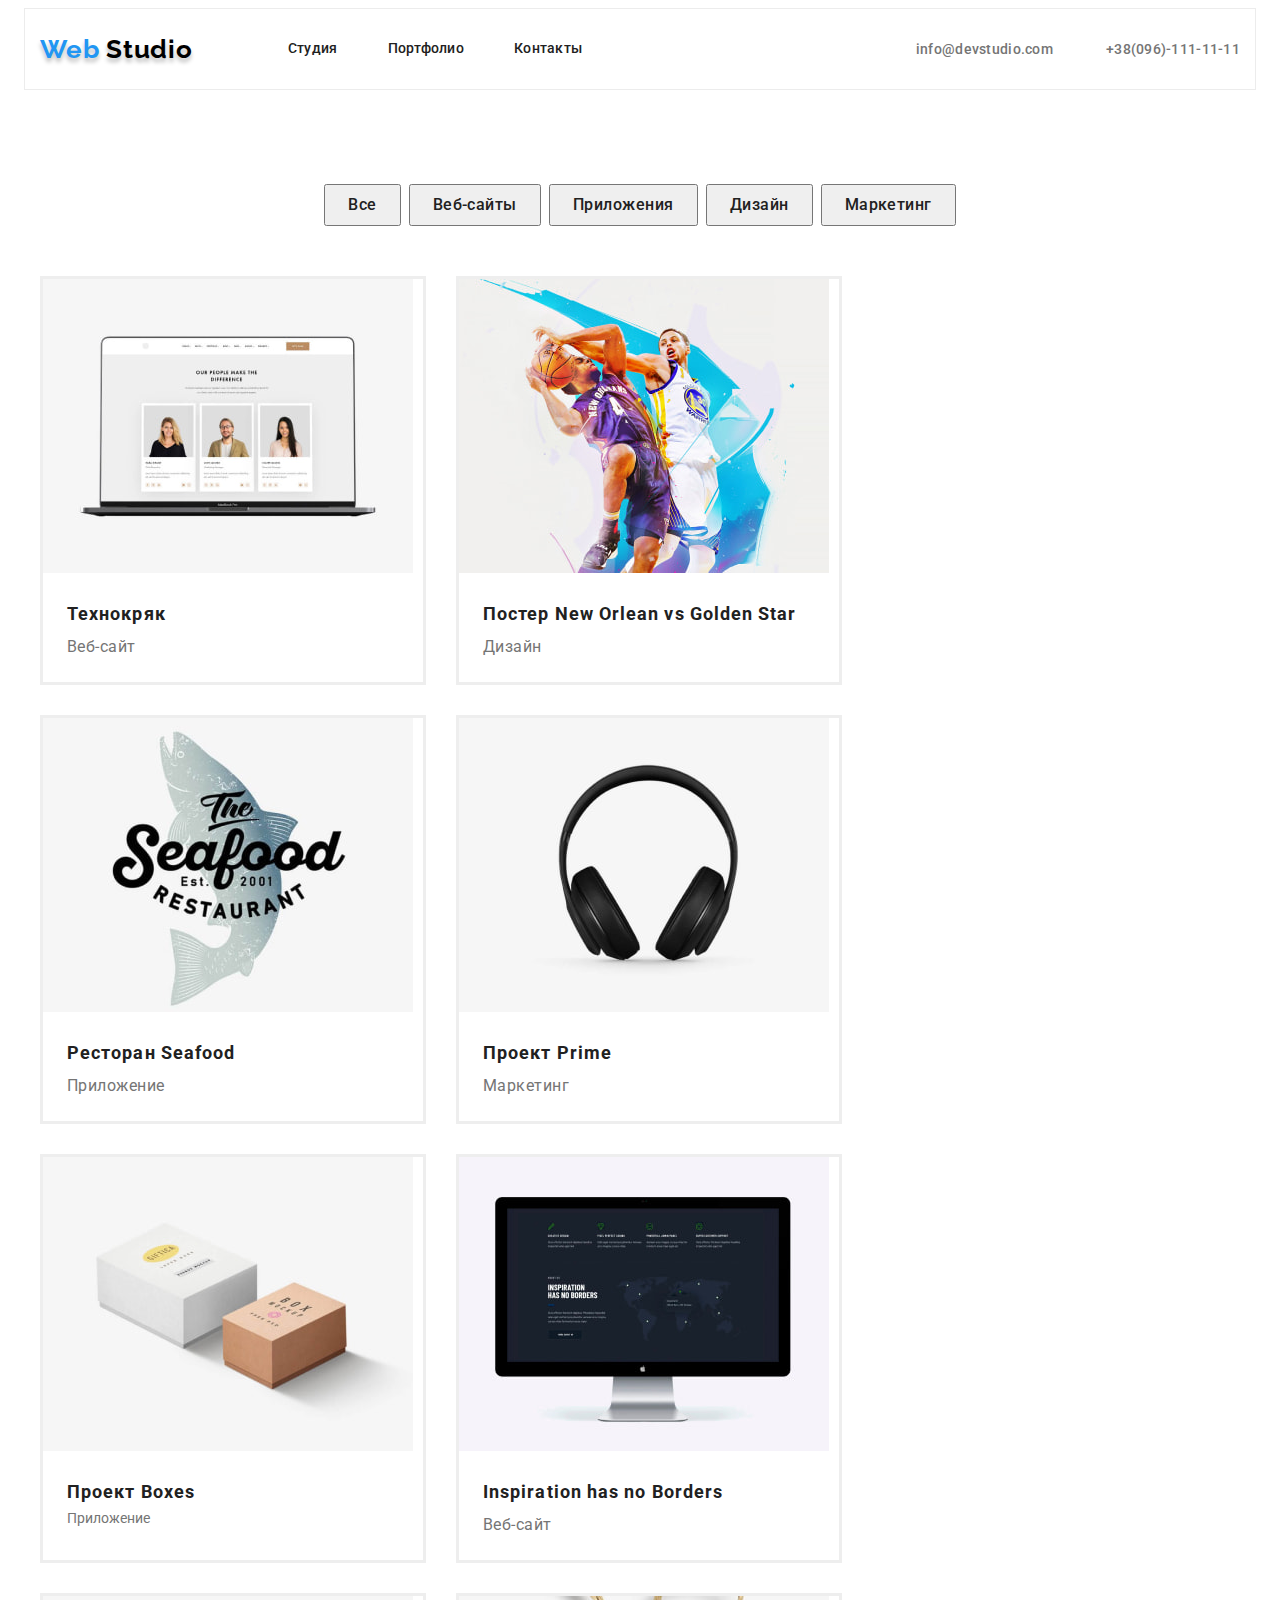
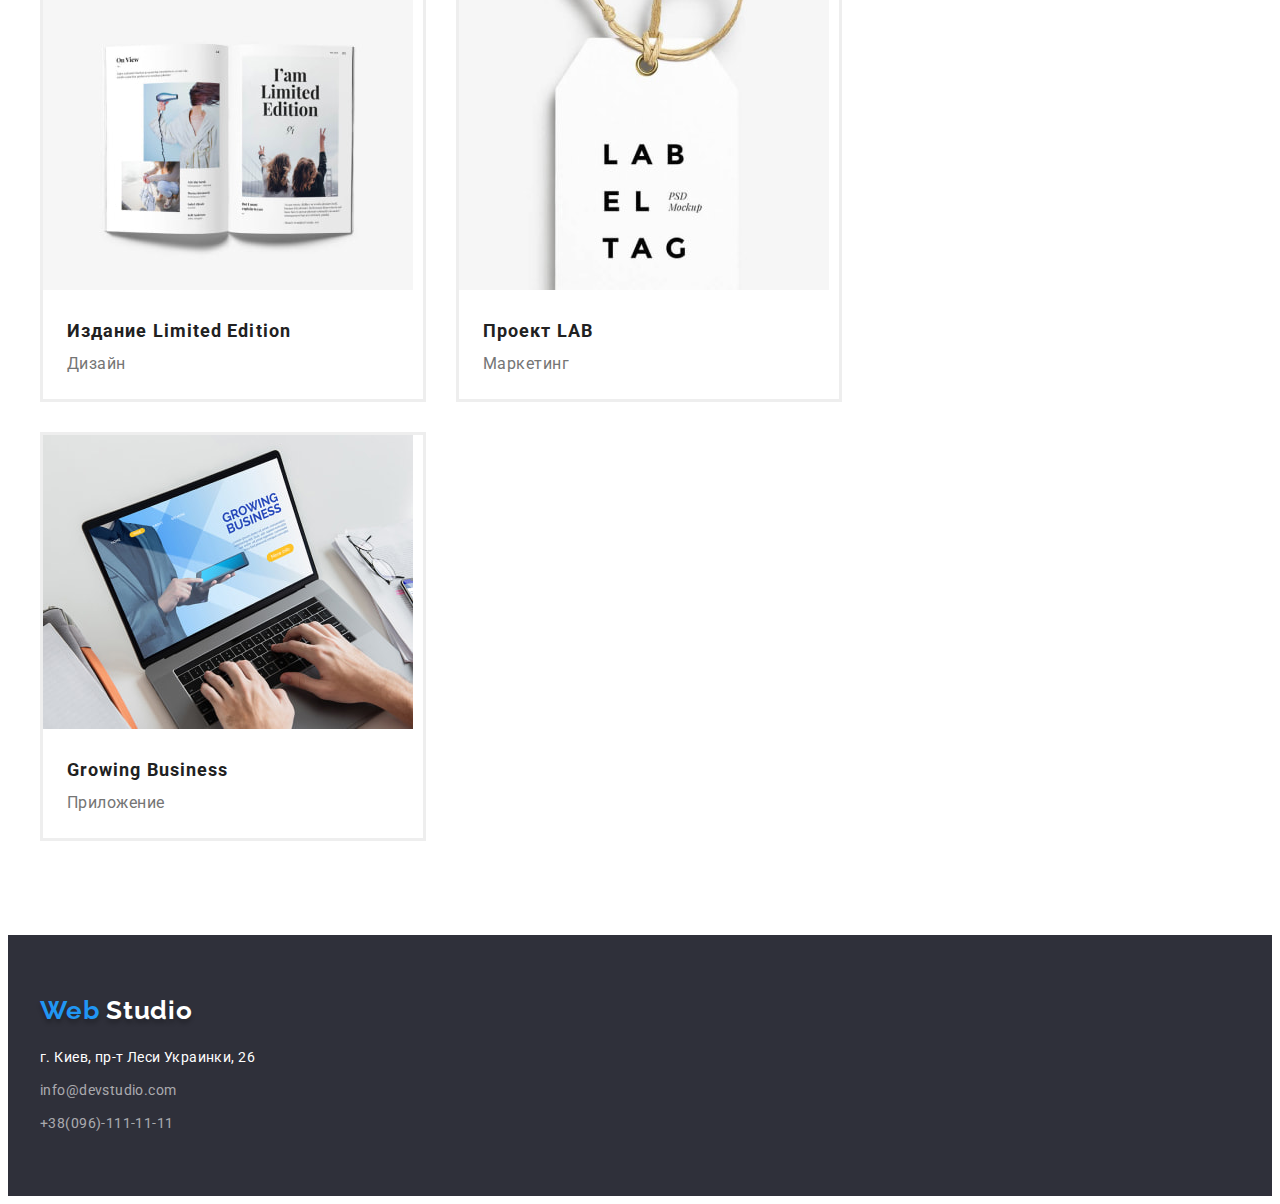
==== commit 073f28ba: "сделал падинги секциям, кнопкам, сделал отступы в футере" ====
--- a/portfolio.html
+++ b/portfolio.html
@@ -53,7 +53,7 @@
 		</header>
 
 		<main>
-			<section>
+			<section class="filter-post">
 				<div class="container filter-container">
 					<h1 class="visually-hidden">Наши направления</h1>
 
@@ -139,9 +139,9 @@
 					Studio
 				</a>
 				<div class="footer-info">
-					<address>
+					<address class="footer-adress">
 						<p class="adress-info">г. Киев, пр-т Леси Украинки, 26</p>
-						<a class="footer-contacts" href="mailto:info@devstudio.com">info@devstudio.com</a>
+						<a class="footer-contacts" href="mailto:info@devstudio.com">info@devstudio.com</a></br>
 						<a class="footer-contacts" href="tel:+38(096)-111-11-11">+38(096)-111-11-11</a>
 					</address>
 				</div>
--- a/css/styles.css
+++ b/css/styles.css
@@ -14,6 +14,7 @@
     font-family: var(--main-font);
     font-size: 14px;
     color: var(--txt-cl);
+    
 }
 
 h1,h2,h3,h4,h5,h6,p{
@@ -21,7 +22,7 @@
 }
 
 .container{
-    outline: 1px solid red;
+    
     width: 1200px ;
 
     padding-left: 15px;
@@ -122,11 +123,13 @@
 
 .hero{
     background: var(--secondary-bg-cl);
+    padding-top: 200px;
+    padding-bottom: 200px;
+
 }
 .hero-container{
    text-align: center;
-   padding-top: 200px;
-   padding-bottom: 200px;
+   
 }
 
 .title-hero{
@@ -184,16 +187,19 @@
 
 .features-main{
     display: flex;
+    
+}
+
+.features-post{
     padding-top: 94px;
     padding-bottom: 94px;
-    
-    
 }
 
 
 .features-item{
     flex-basis: calc((100% - 90px) / 4);
     margin-right: 30px;
+
 }
    
 .features-item:last-child{
@@ -215,16 +221,20 @@
     line-height: 1.71;
     color: var(--txt-cl);
 
-    
+    letter-spacing: 3%;
     
 }
 
 .caption-list{
     display: flex;
-   padding-bottom: 94px;
-   
-}
-
+   
+   
+}
+
+.caption-post{
+    padding-bottom: 94px;
+    
+}
 
 
 
@@ -249,10 +259,11 @@
 }
 
 
-.team-container{
+.team-post{
     padding-top: 94px;  
     padding-bottom: 94px;
 }
+
 .team-tittle{
     font-weight: 700;
     font-size: 36px;
@@ -304,8 +315,7 @@
 }
 
 .footer-conteiner{
-    padding-top: 60px;
-    padding-bottom: 60px;
+    
     
 }
 .footer-logo{
@@ -317,26 +327,29 @@
     color: #FFFFFF;
     text-shadow: 0px 4px 4px rgba(0, 0, 0, 0.25);
     text-decoration: none;
-
-}
-
-.footer-info{
-    margin-top: 20px;
-    margin-bottom: 9px;
-    
-}
+    
+    display: inline-block;
+    margin-bottom: 20px;
+}
+
+
+    
+
 .page-footer{
     background: var(--secondary-bg-cl);
-}
-
-.footer-info:last-child{
-    margin-bottom: 0px;
-}
+    padding-top: 60px;
+    padding-bottom: 60px;
+}
+
+
+
 .adress-info{
     font-style: normal;
     line-height: 1.71;
     letter-spacing: 0.03em;
     color: #FFFFFF;
+
+    margin-bottom: 9px;
 }
 .footer-contacts{
     font-style: normal;
@@ -345,6 +358,13 @@
     color: rgba(255, 255, 255, 0.6);
     text-decoration: none;
     
+    display: inline-block;
+    margin-bottom: 9px;
+    
+}
+
+.footer-contacts:last-child{
+    margin-bottom: 0px;
 }
 
 .filter-main{
@@ -355,10 +375,11 @@
     
 }
 
-.filter-container{
+.filter-post{
     padding-top: 94px;
     padding-bottom: 94px;
 }
+
 .btn-filter{
     font-weight: 500;
     font-size: 16px;
@@ -370,11 +391,12 @@
     font-family: inherit;
     
    
-   
+   padding: 6px 22px;
 }
 
 .btn-item{
     margin-right: 8px;
+    
         
 }
 
@@ -403,6 +425,9 @@
     margin-bottom: 30px;
 
     flex-basis: calc((100% - 90px) / 3);
+    Align: Inside;
+    Width: 1px ;
+    border: solid  #EEEEEE;
 
 }
 
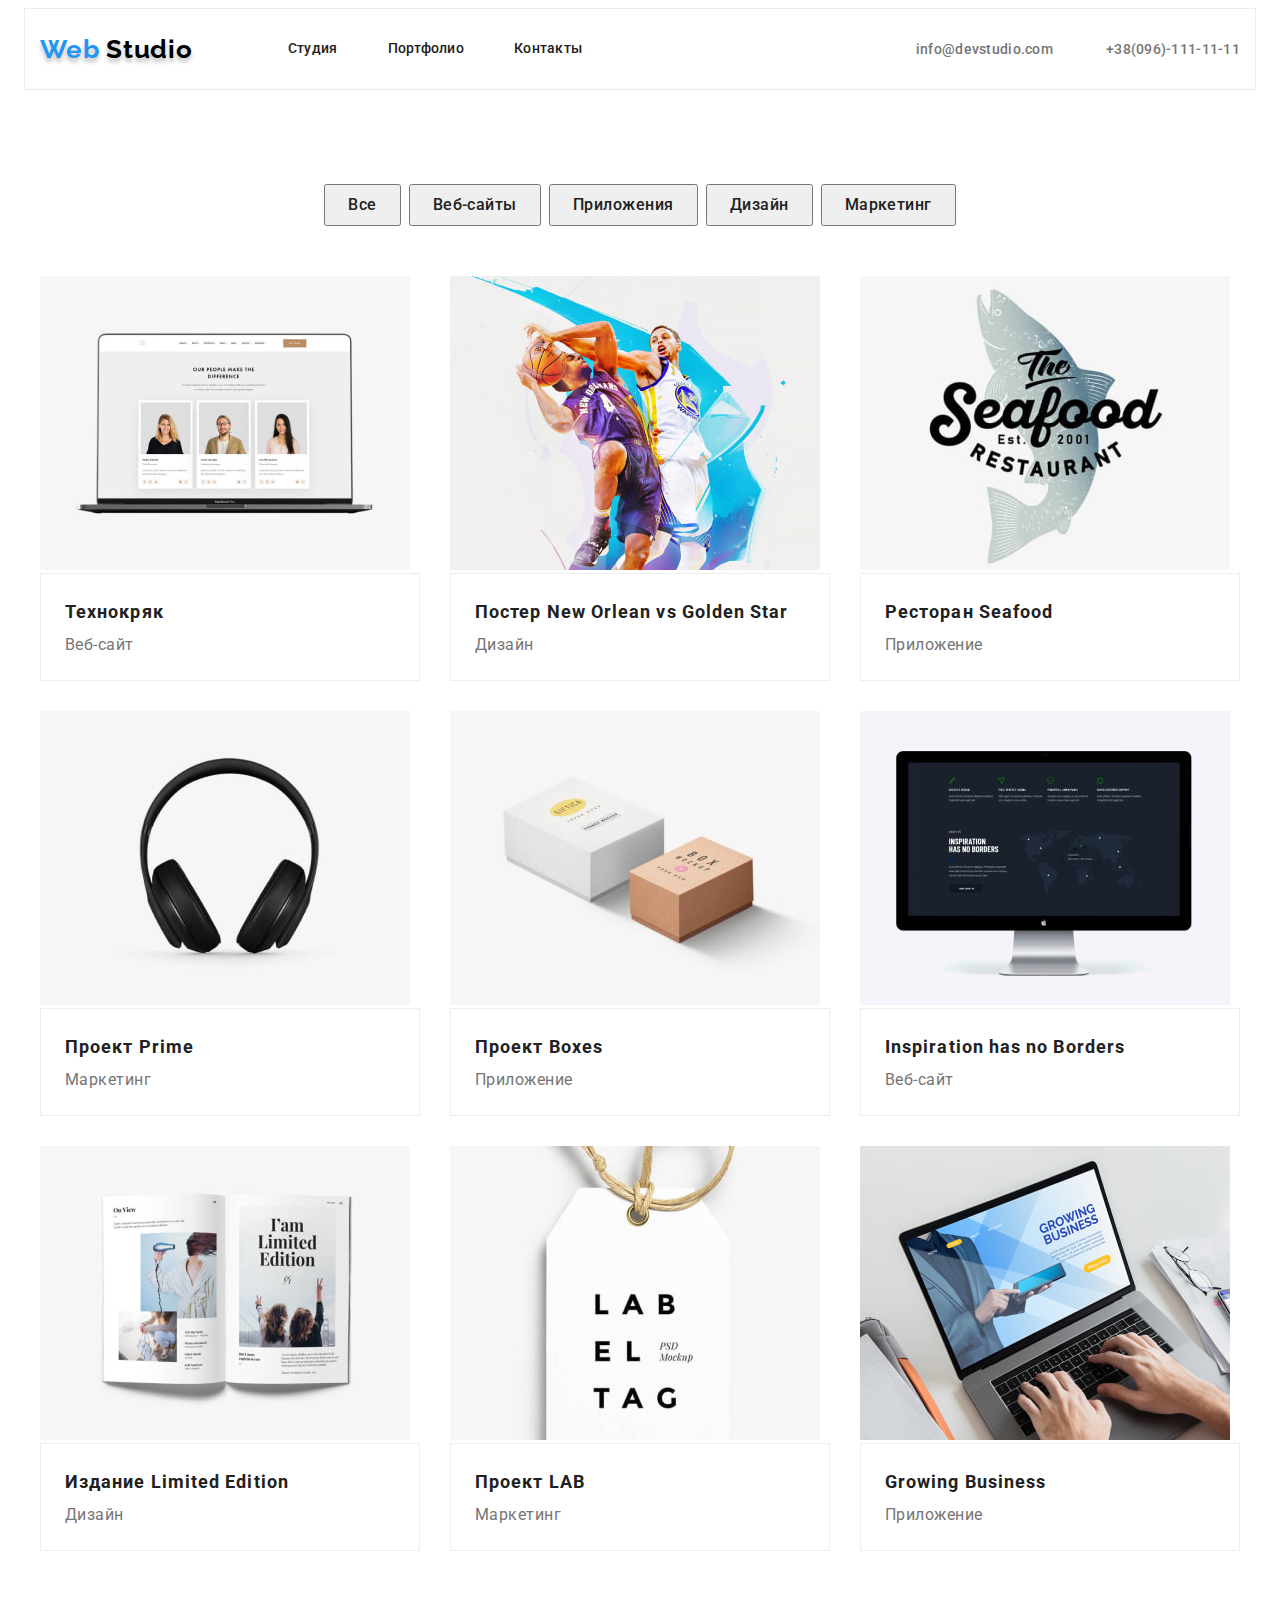
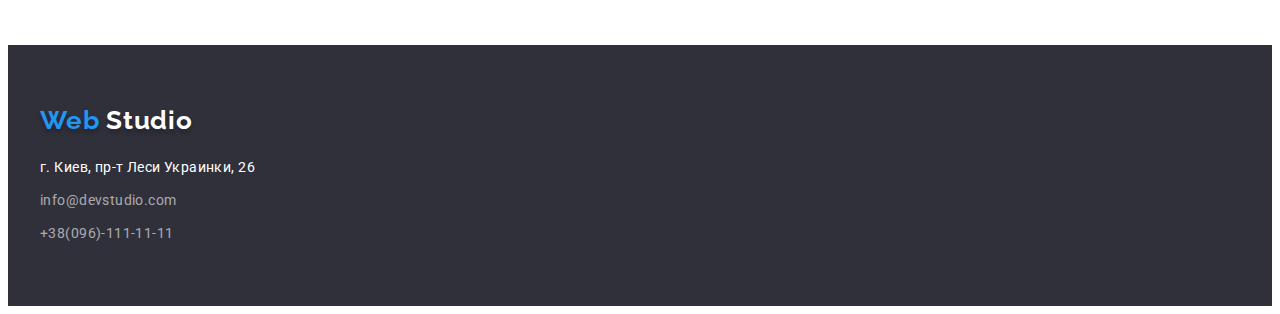
==== commit 0227b6e4: "исправил рамку на карточка в портфолио" ====
--- a/portfolio.html
+++ b/portfolio.html
@@ -97,7 +97,7 @@
 						<img src="images/portfolio/pict5.jpg" alt="коробки" width="370" />
 						<div class="filter-text">
 							<h2 class="filter-item" >Проект Boxes</h2>
-						<pclass="filter-list" >Приложение</p>
+						<p class="filter-list" >Приложение</p>
 						</div>
 					</li>
 					<li class="filter-card">
--- a/css/styles.css
+++ b/css/styles.css
@@ -425,9 +425,8 @@
     margin-bottom: 30px;
 
     flex-basis: calc((100% - 90px) / 3);
-    Align: Inside;
-    Width: 1px ;
-    border: solid  #EEEEEE;
+    
+    
 
 }
 
@@ -437,6 +436,8 @@
     padding-right: 24px;
     padding-top: 20px;
     padding-bottom: 20px;
+
+    border: 1px solid #EEEEEE;
 }
 .filter-item{
     font-weight: 700;
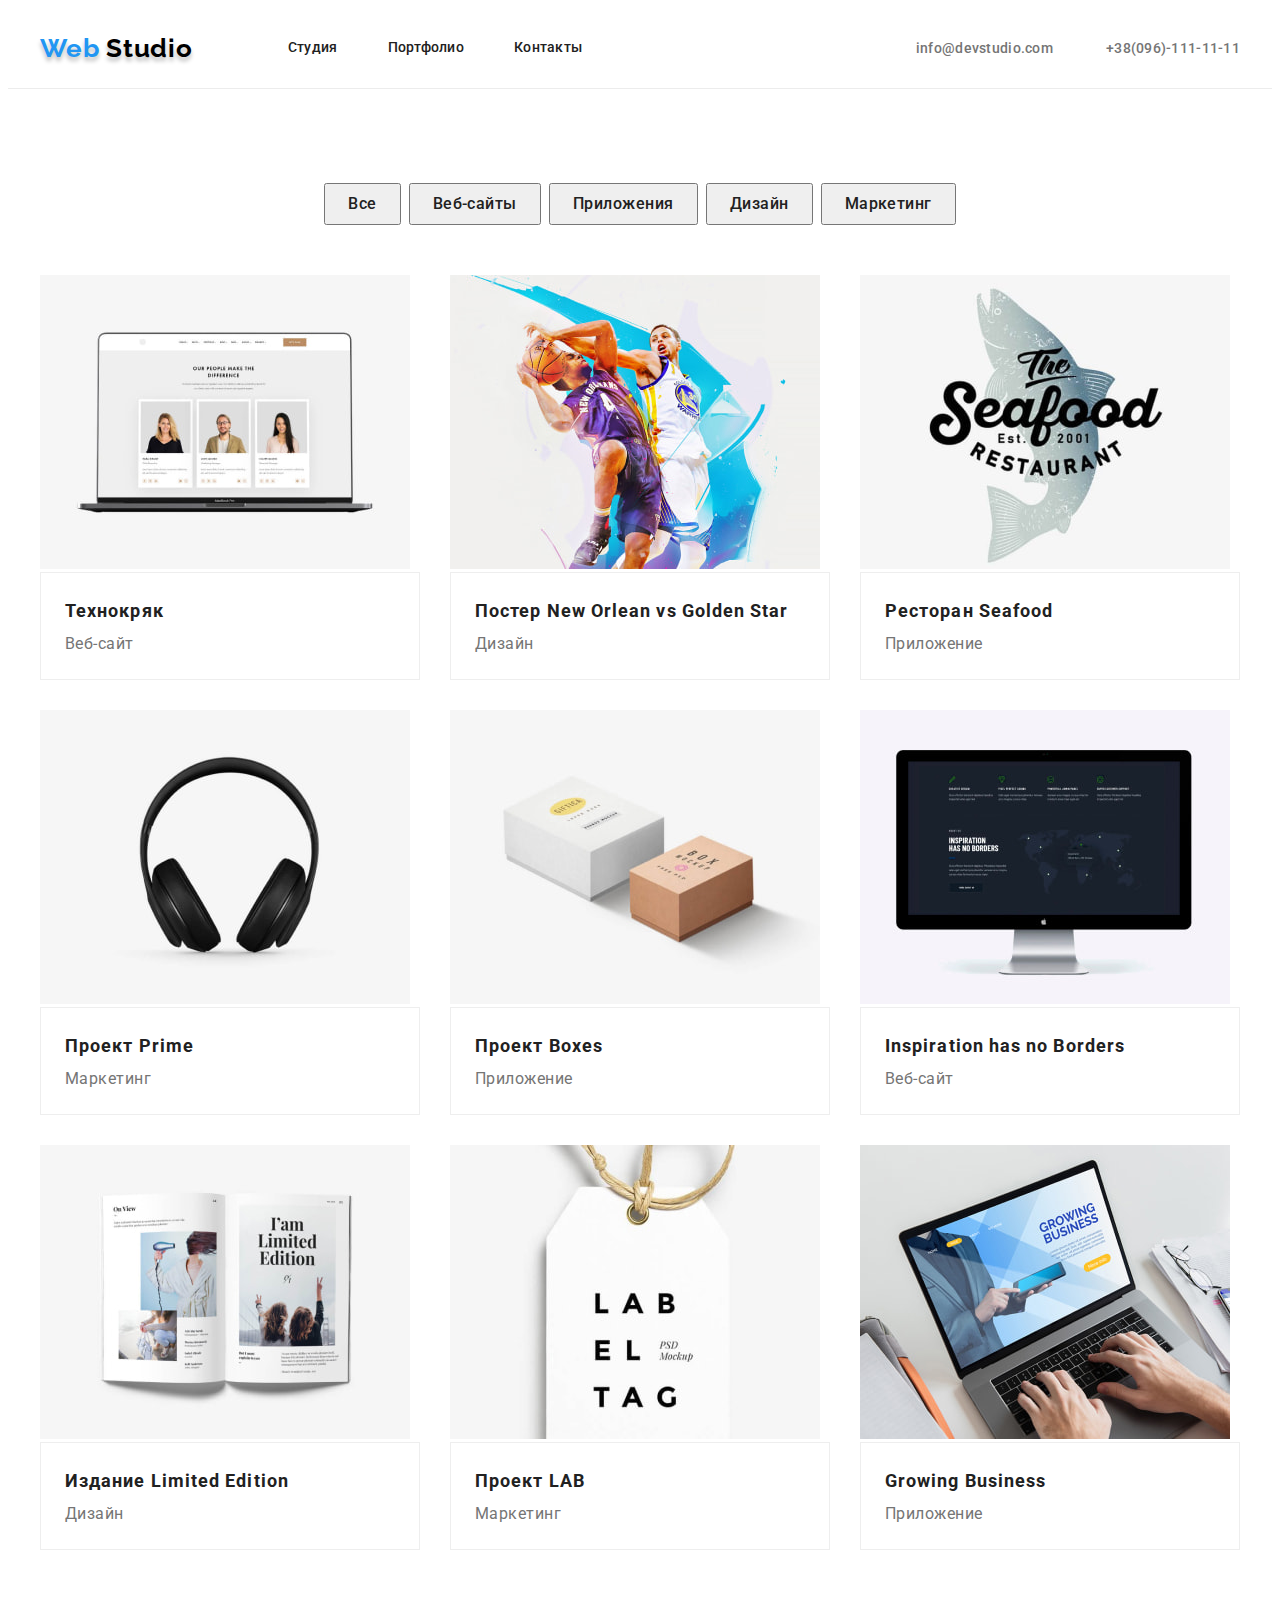
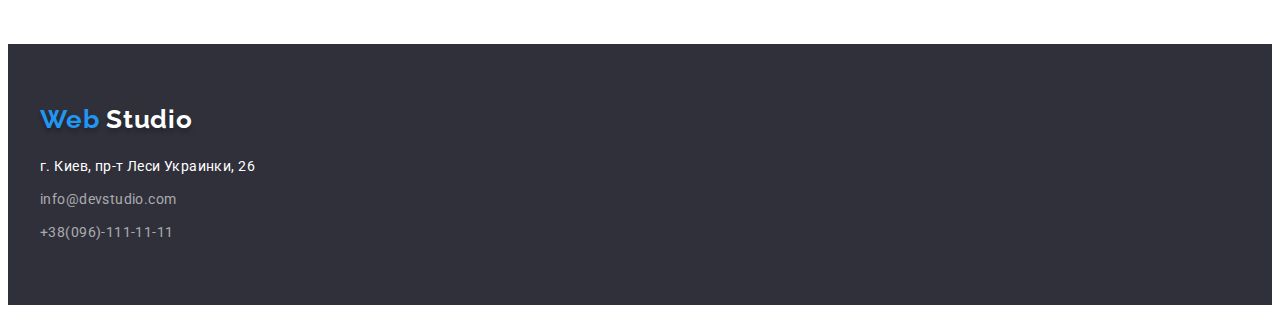
==== commit b394761c: "убрал рамку, задал размеры кнопке и letter-spasing" ====
--- a/portfolio.html
+++ b/portfolio.html
@@ -24,7 +24,7 @@
 		<link rel="stylesheet" href="./css/styles.css" />
 	</head>
 	<body>
-		<header>
+		<header class="header-post">
 			<div class="container header-container">
 				<nav class="navigation">
 				<a href="" class="logo">
--- a/css/styles.css
+++ b/css/styles.css
@@ -82,10 +82,14 @@
     padding: 0;
 }
 
+.header-post{
+    border-bottom: 1px solid #ECECEC;
+}
+
 .header-container {
     display: flex;
     align-items: center;
-    border: 1px solid #ECECEC;
+    
     
 }
 .link:hover,
@@ -159,8 +163,10 @@
 
   
     border-radius: 4px;
-    padding: 10px, 32px;
-
+    
+    
+    width: 200px;
+    height: 50px;
 
     
 
@@ -199,6 +205,7 @@
 .features-item{
     flex-basis: calc((100% - 90px) / 4);
     margin-right: 30px;
+    
 
 }
    
@@ -221,7 +228,7 @@
     line-height: 1.71;
     color: var(--txt-cl);
 
-    letter-spacing: 3%;
+    letter-spacing: 0.03em;
     
 }
 
